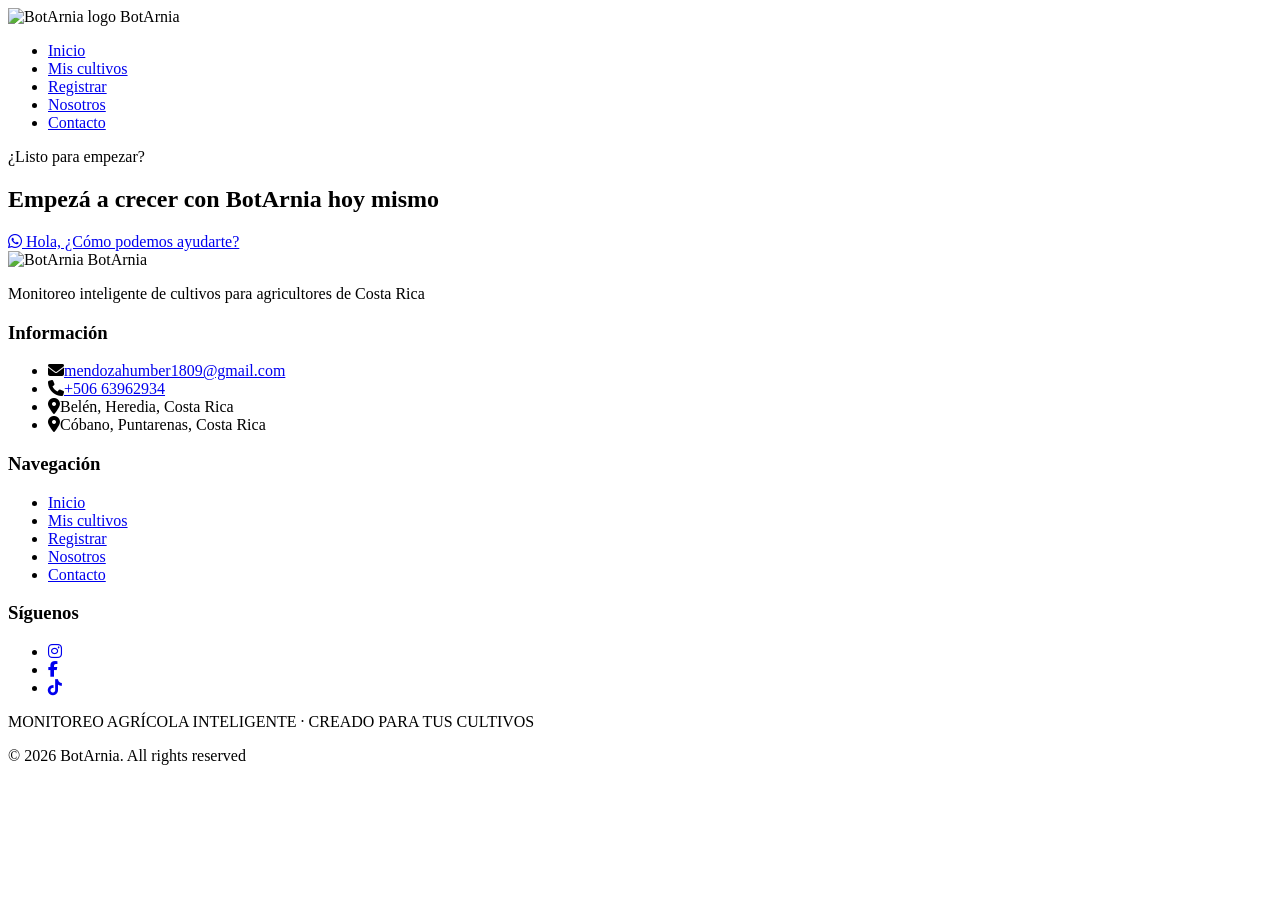
==== mis-cultivos.html @ 78e86702 "Estructura inicial html para registro y mis-cultivos" ====
<!DOCTYPE html>
<html lang="en">
<head>
    <meta charset="UTF-8">
    <meta name="viewport" content="width=device-width, initial-scale=1.0">
    <title>BotArnia</title>
    <link rel="stylesheet" href="https://cdnjs.cloudflare.com/ajax/libs/font-awesome/6.5.1/css/all.min.css" />
</head>
<body>
    <header>
        <div id="nav-container"></div>
    </header>

    <main>

    </main>

    <div id="footer-container"></div>
    <script src="js/nav-footer.js"></script>

</body>
</html>
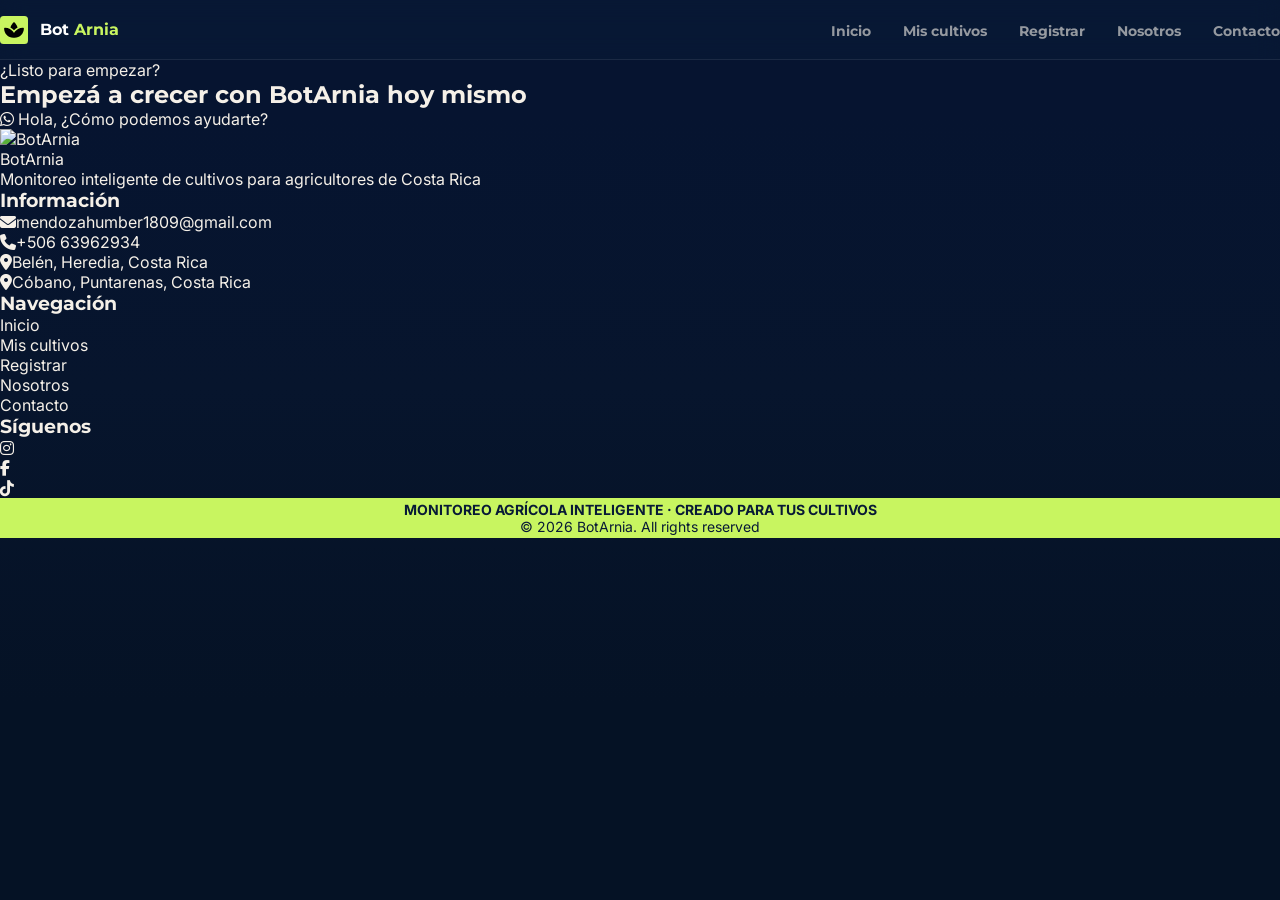
==== commit d433090a: "Primera versión css del navbar y parte del footer" ====
--- a/mis-cultivos.html
+++ b/mis-cultivos.html
@@ -4,7 +4,12 @@
     <meta charset="UTF-8">
     <meta name="viewport" content="width=device-width, initial-scale=1.0">
     <title>BotArnia</title>
+    <link href="https://fonts.googleapis.com/css2?family=Inter&family=Montserrat&family=Poppins&display=swap" rel="stylesheet">
     <link rel="stylesheet" href="https://cdnjs.cloudflare.com/ajax/libs/font-awesome/6.5.1/css/all.min.css" />
+    <link rel="stylesheet" href="css/styles.css">
+    <link rel="stylesheet" href="css/nav.css">
+    <link rel="stylesheet" href="css/mis-cultivos.css">
+    <link rel="stylesheet" href="css/footer.css">
 </head>
 <body>
     <header>
--- a/css/styles.css
+++ b/css/styles.css
@@ -0,0 +1,46 @@
+:root {
+    --font-titulo: 'Montserrat', sans-serif;
+    --font-cuerpo: 'Inter', sans-serif;
+}
+
+.container {
+    max-width: 1280px;
+    margin: 0 auto;
+}
+
+
+* {
+    padding: 0;
+    margin: 0;
+    box-sizing: border-box;
+}
+
+a {
+    text-decoration: none;
+    color: inherit;
+}
+
+ul {
+    list-style: none;
+}
+
+img {
+    max-width: 100%;
+    display: block;
+}
+
+body {
+    min-height: 100vh;
+    background: linear-gradient(to bottom,
+        rgba(6, 20, 48, 1) 13%,
+        rgba(7, 21, 45, 1) 43%,
+        rgba(5, 18, 37, 1) 78%
+    );
+    font-family: var(--font-cuerpo);
+    color: #F5F0E8;
+    padding-top: 60px;
+}
+
+h1,h2,h3{
+    font-family: var(--font-titulo);
+}
--- a/css/nav.css
+++ b/css/nav.css
@@ -0,0 +1,67 @@
+/*CSS DEL NAVBAR*/
+.n{
+    display: flex;
+    justify-content: space-between;
+    align-items: center;
+    background: rgba(8, 26, 54, 0.75);
+    backdrop-filter: blur(12px);
+    border-bottom: 1px solid rgba(255, 255, 255, 0.08);
+    position: fixed;
+    top: 0;
+    left: 0;
+    width: 100%;
+    height: 60px;
+    z-index: 1000;
+}
+
+nav .container {
+    display: flex;
+    justify-content: space-between;
+    align-items: center;
+    width: 100%;
+}
+
+.nav-links{
+    display: flex;
+    gap: 2rem;
+    align-items: center;
+}
+
+.nav-links li a{
+    font-size: 14px;
+    font-family: 'Montserrat', sans-serif;
+    font-weight: bold;
+    color: rgba(245, 240, 232, 0.6);
+    transition: color 0.3s;
+}
+
+.nav-links li a:hover{
+    color: #C8F560;
+}
+
+
+/*CSS DEL LOGO*/
+.nav-logo{
+    display: flex;
+    align-items: center;
+    gap: 0.75rem;
+}
+.nav-logo svg{
+    width: 28px;
+    height: 28px;
+    background-color: #C8F560;
+    border-radius: 3.5px;
+    padding: 3px;
+    color: #081A36;
+}
+.logo-text{
+    font-size: 16px;
+    font-weight: bold;
+    
+}
+.logo-bot{
+    color: white;
+}
+.logo-arnia{
+    color: #C8F560;
+}
--- a/css/footer.css
+++ b/css/footer.css
@@ -0,0 +1,15 @@
+.footer-bottom{
+    display: flex;
+    background-color: #C8F560;
+    height: 40px;
+    color: #081A36;
+    align-items: center;
+    font-weight: bold;
+    font-size: 14px;
+    flex-direction: column;
+    justify-content: center;
+}
+
+.copyright{
+    font-weight: normal;
+}
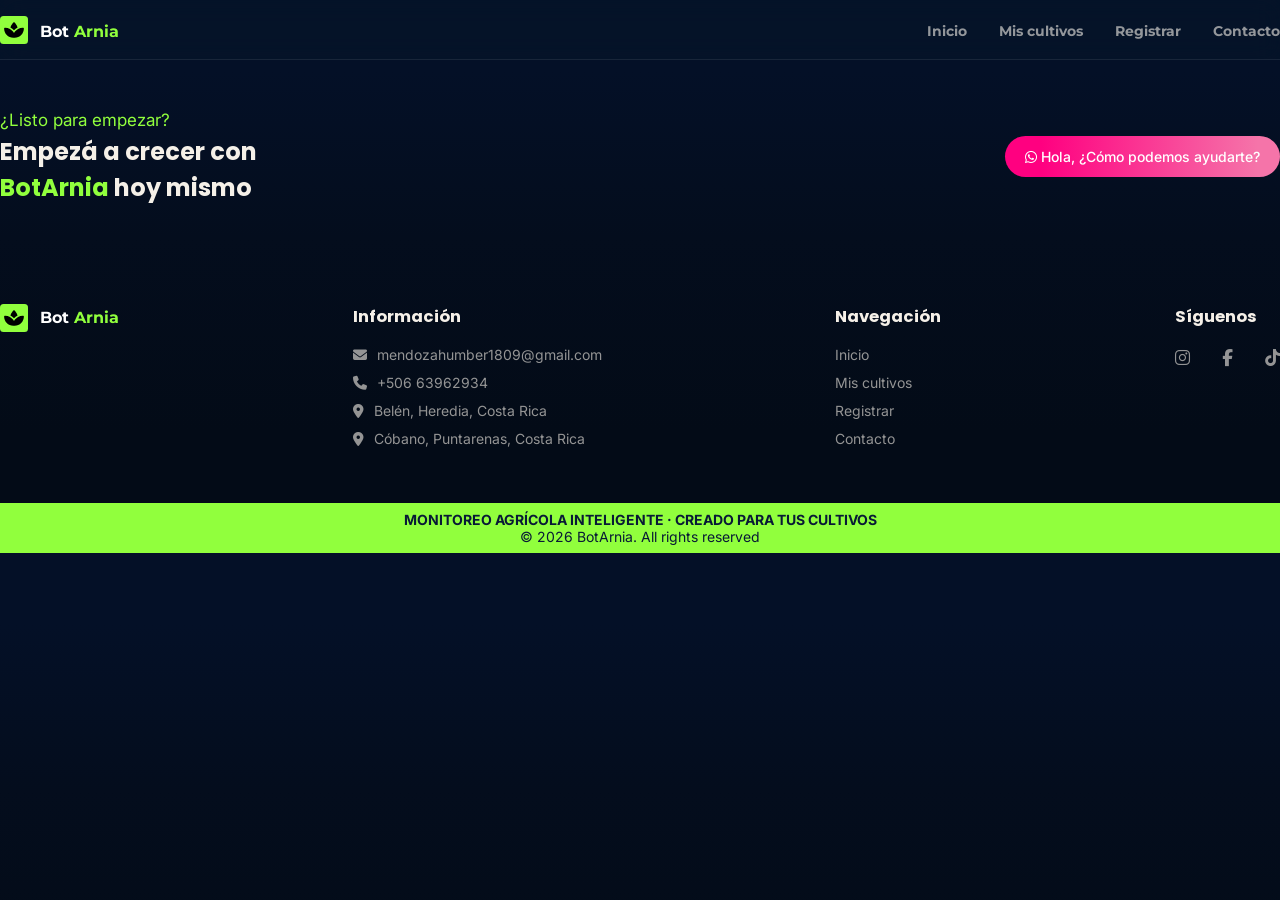
==== commit f5d743e5: "Elaboración del html y css de la sección de audiencia" ====
--- a/mis-cultivos.html
+++ b/mis-cultivos.html
@@ -1,5 +1,5 @@
 <!DOCTYPE html>
-<html lang="en">
+<html lang="es">
 <head>
     <meta charset="UTF-8">
     <meta name="viewport" content="width=device-width, initial-scale=1.0">
--- a/css/styles.css
+++ b/css/styles.css
@@ -1,11 +1,11 @@
 :root {
-    --font-titulo: 'Montserrat', sans-serif;
+    --font-titulo: 'Poppins', sans-serif;
     --font-cuerpo: 'Inter', sans-serif;
 }
 
 .container {
-    max-width: 1280px;
-    margin: 0 auto;
+    max-width: 1350px;
+    margin: auto;
 }
 
 
@@ -17,7 +17,6 @@
 
 a {
     text-decoration: none;
-    color: inherit;
 }
 
 ul {
@@ -30,11 +29,11 @@
 }
 
 body {
-    min-height: 100vh;
+    min-height: 20vh;
     background: linear-gradient(to bottom,
-        rgba(6, 20, 48, 1) 13%,
-        rgba(7, 21, 45, 1) 43%,
-        rgba(5, 18, 37, 1) 78%
+        rgb(4, 16, 39) 13%,
+        rgb(4, 13, 29) 43%,
+        rgb(3, 11, 23) 78%
     );
     font-family: var(--font-cuerpo);
     color: #F5F0E8;
--- a/css/nav.css
+++ b/css/nav.css
@@ -1,9 +1,16 @@
 /*CSS DEL NAVBAR*/
-.n{
+nav .container {
     display: flex;
     justify-content: space-between;
     align-items: center;
-    background: rgba(8, 26, 54, 0.75);
+    width: 100%;
+}
+
+.nav-principal{
+    display: flex;
+    justify-content: space-between;
+    align-items: center;
+    background: rgba(6, 20, 42, 0.75);
     backdrop-filter: blur(12px);
     border-bottom: 1px solid rgba(255, 255, 255, 0.08);
     position: fixed;
@@ -14,19 +21,11 @@
     z-index: 1000;
 }
 
-nav .container {
-    display: flex;
-    justify-content: space-between;
-    align-items: center;
-    width: 100%;
-}
-
 .nav-links{
     display: flex;
     gap: 2rem;
     align-items: center;
 }
-
 .nav-links li a{
     font-size: 14px;
     font-family: 'Montserrat', sans-serif;
@@ -34,11 +33,9 @@
     color: rgba(245, 240, 232, 0.6);
     transition: color 0.3s;
 }
-
 .nav-links li a:hover{
-    color: #C8F560;
+    color: #91ff3d;
 }
-
 
 /*CSS DEL LOGO*/
 .nav-logo{
@@ -49,19 +46,20 @@
 .nav-logo svg{
     width: 28px;
     height: 28px;
-    background-color: #C8F560;
+    background-color: #91ff3d;
     border-radius: 3.5px;
     padding: 3px;
     color: #081A36;
 }
+
 .logo-text{
     font-size: 16px;
     font-weight: bold;
-    
+    font-family: 'Montserrat', sans-serif; ;
 }
 .logo-bot{
     color: white;
 }
 .logo-arnia{
-    color: #C8F560;
+    color: #91ff3d;
 }
--- a/css/footer.css
+++ b/css/footer.css
@@ -1,7 +1,7 @@
 .footer-bottom{
     display: flex;
-    background-color: #C8F560;
-    height: 40px;
+    background-color: #91ff3d;
+    height: 50px;
     color: #081A36;
     align-items: center;
     font-weight: bold;
@@ -12,4 +12,122 @@
 
 .copyright{
     font-weight: normal;
-}+}
+
+.footer-cta{
+    display: flex;
+    align-items: center;
+    justify-content: space-between;
+    padding: 48px 0;
+}
+
+.cta-texto{
+    line-height: 1.5;
+}
+.cta-texto p{
+    color: #91ff3d;
+    font-size: 17px;
+}
+.cta-texto h2{
+    font-weight: bolder;
+}
+.cta-texto span{
+    color: #91ff3d;
+}
+
+.whatsapp-button{
+    background: linear-gradient(90deg,rgba(255, 0, 128, 1) 13%, rgba(245, 116, 169, 1) 92%);;
+    padding: 12px 20px;
+    border-radius: 35px;
+    font-size: 14px;
+    font-weight:500;
+    color: #fff;
+    transition: filter 0.3s ease, transform 0.2s ease;
+}
+.whatsapp-button:hover {
+    filter: brightness(0.85);
+    transform: scale(1.03);
+}
+
+.footer-body{
+    display: flex;
+    justify-content: space-between;
+    font-size: 14px;
+    margin-top: 50px;
+    margin-bottom: 50px;
+}
+.footer-body a{
+    transition: color 0.3s;
+}
+.footer-body li a:hover{
+    color: #91ff3d;
+}
+
+.footer-body h3{
+    font-size: 16.5px;
+    color: #F5F0E8; 
+    margin-bottom: 12px;
+}
+.footer-body a,
+.footer-body p,
+.footer-body li{
+    color: rgba(245, 240, 232, 0.6);
+    font-weight: 400;
+    line-height: 2;
+}
+.footer-body p{
+    line-height: 1.5;
+}
+
+.footer-info li {
+    display: flex;
+    align-items: center;
+    gap: 10px;
+}
+
+.footer-social ul{
+    display: flex;
+    gap: 2rem;
+    font-size: 17px;
+}
+.footer-social .insta:hover {
+    background: linear-gradient(45deg, #f09433, #e6683c, #dc2743, #cc2366, #bc1888);
+    -webkit-background-clip: text;
+    background-clip: text;
+    color: transparent;
+}
+.footer-social .face:hover {
+    color: #1877F2;
+}
+.footer-social .tiktok:hover {
+    color: #69C9D0;
+    text-shadow: 2px 0px 0px #EE1D52;
+}
+
+.footer-brand{
+    display: flex;
+    gap: 0.75rem;
+}
+.footer-brand svg{
+    width: 28px;
+    height: 28px;
+    background-color: #91ff3d;
+    border-radius: 3.5px;
+    padding: 3px;
+    color: #081A36;
+}
+
+.logo-text{
+    font-size: 16px;
+    font-weight: bold;
+    font-family: 'Montserrat', sans-serif;
+    margin-top: 4px;
+}
+.logo-bot{
+    color: white;
+}
+.logo-arnia{
+    color: #91ff3d;
+}
+
+
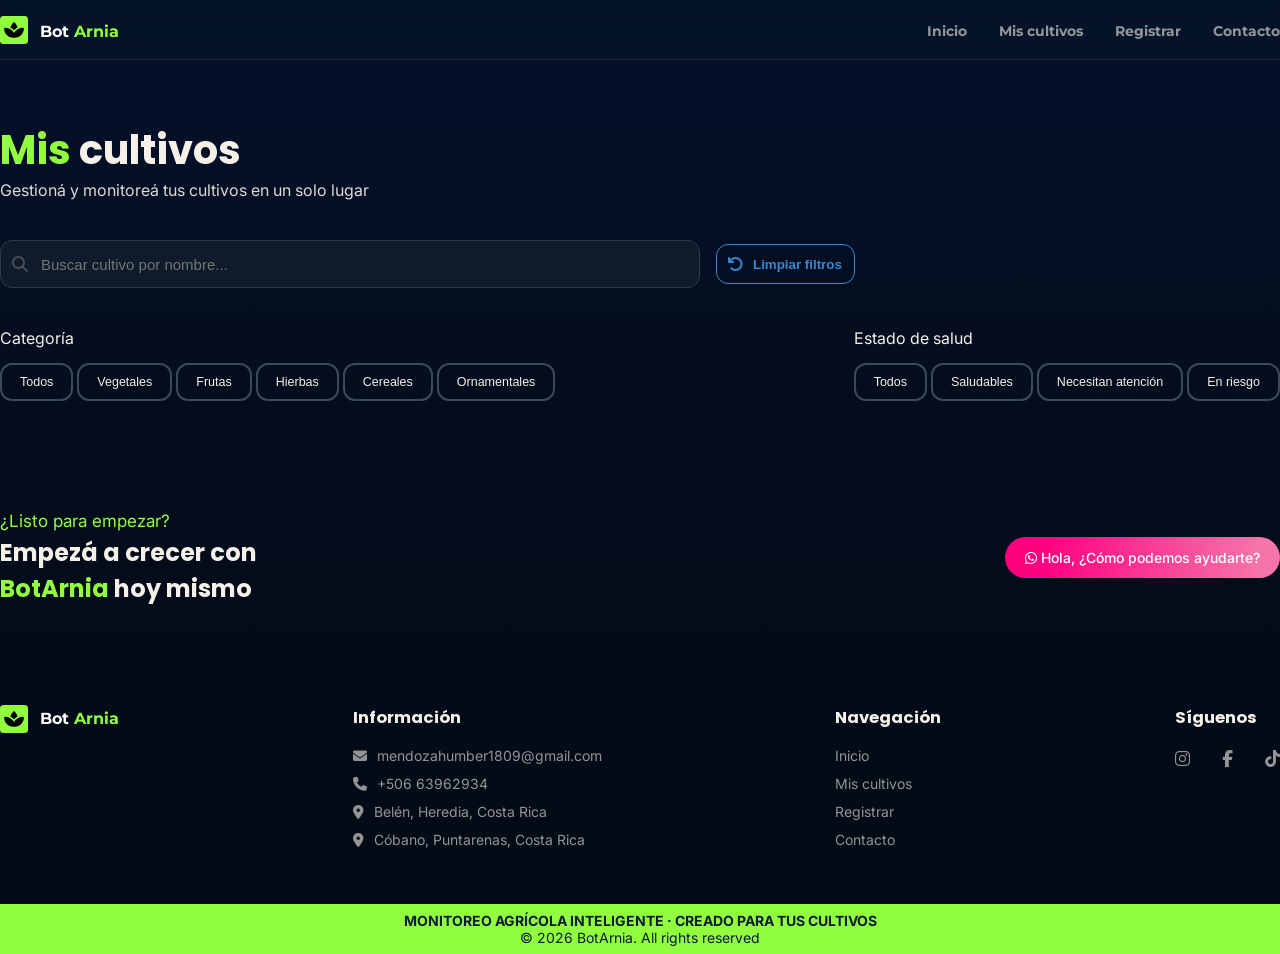
==== commit 9c7a15e8: "Llenado de cultivos.json y diccionario.json" ====
--- a/mis-cultivos.html
+++ b/mis-cultivos.html
@@ -8,7 +8,7 @@
     <link rel="stylesheet" href="https://cdnjs.cloudflare.com/ajax/libs/font-awesome/6.5.1/css/all.min.css" />
     <link rel="stylesheet" href="css/styles.css">
     <link rel="stylesheet" href="css/nav.css">
-    <link rel="stylesheet" href="css/mis-cultivos.css">
+    <link rel="stylesheet" href="css/cultivos.css">
     <link rel="stylesheet" href="css/footer.css">
 </head>
 <body>
@@ -17,11 +17,60 @@
     </header>
 
     <main>
+        <div class="container">
+            <section class="cultivos-header">
 
+                <div class="top-text">
+                    <h1><span>Mis</span> cultivos</h1>
+                    <p>Gestioná y monitoreá tus cultivos en un solo lugar</p>
+                </div>
+                
+                <div class="toolbar">
+                    <div class="search-box">
+                        <i class="fa-solid fa-magnifying-glass"></i>
+                        <input type="search" id="search-cultivo" placeholder="Buscar cultivo por nombre...">
+                    </div>
+                    <div class="filter-cleaner">
+                        <i class="fa-solid fa-arrow-rotate-left"></i>
+                        <button>Limpiar filtros</button>
+                    </div>
+                </div>
+                
+                <div class="filters">
+                    <div class="category-filter">
+                        <p>Categoría</p>
+                        <button>Todos</button>
+                        <button>Vegetales</button>
+                        <button>Frutas</button>
+                        <button>Hierbas</button>
+                        <button>Cereales</button>
+                        <button>Ornamentales</button>
+                    </div>
+
+                    <div class="health-filter">
+                        <p>Estado de salud</p>
+                        <button class="all">Todos</button>
+                        <button class="healthy">Saludables</button>
+                        <button class="attention">Necesitan atención</button>
+                        <button class="risk">En riesgo</button>
+                    </div>
+                </div>
+            </section>
+
+            <section class="cultivos-list">
+
+            </section>
+
+
+
+
+
+        </div>
     </main>
 
     <div id="footer-container"></div>
     <script src="js/nav-footer.js"></script>
+    <script src="js/cultivos.js"></script>
 
 </body>
 </html>
--- a/css/styles.css
+++ b/css/styles.css
@@ -40,6 +40,6 @@
     padding-top: 60px;
 }
 
-h1,h2,h3{
+h1,h2,h3,h4{
     font-family: var(--font-titulo);
 }
--- a/css/cultivos.css
+++ b/css/cultivos.css
@@ -0,0 +1,234 @@
+
+
+.cultivos-header{
+    margin: 60px 0 ;
+    display: flex;
+    flex-direction: column;
+    gap: 40px;
+}
+
+.top-text span{
+    color: #91ff3d;
+}
+.top-text h1{
+    font-size: 40px;
+}
+.top-text p{
+    color: #f5f0e8e6;
+}
+
+.toolbar{
+    display: flex;
+    gap: 16px;
+    align-items: center;
+}
+.filters{
+    display: flex;
+    justify-content: space-between;
+}
+
+
+.search-box,
+.filter-cleaner {
+    position: relative;
+}
+
+.search-box i,
+.filter-cleaner i{
+    position: absolute;
+    left: 12px;
+    top: 50%;
+    transform: translateY(-50%);
+    pointer-events: none; /* evita que el ícono bloquee clics */
+}
+.search-box i{
+    color: #494d53;
+}
+.filter-cleaner i{
+    color: #3588d1;
+}
+
+
+
+
+.search-box input {
+    width: 700px;
+    height: 48px;
+    padding-left: 40px;
+    border: 1px solid #2b3a4d;
+    border-radius: 12px;
+    background-color: #0d1b2a;
+    color: white;
+    font-size: 15px;
+    outline: none;
+}
+
+.filter-cleaner button {
+    height: 40px;
+    padding: 0 12px 0 36px;
+    border: 1px solid #3588d1;
+    border-radius: 12px;
+    background-color: transparent;
+    color: #3588d1;
+    font-weight: 600;
+    cursor: pointer;
+    transition: 0.2s;
+}
+
+.filter-cleaner button:hover {
+    transform: translateY(-1px);
+}
+
+
+.category-filter button,
+.health-filter button {
+    background: transparent;
+    border: 2px solid #3a4a5c;
+    color: #f5f0e8;
+    padding: 10px 18px;
+    border-radius: 12px;
+    font-size: 12.5px;
+    font-weight: 500;
+    cursor: pointer;
+    transition: all 0.25s ease;
+    margin-top: 15px;
+}
+
+.category-filter button:hover {
+    border-color: #91ff3d;
+    color: #91ff3d;
+}
+
+.health-filter :no-p,
+.category-filter :no-p{
+    display: flex;
+    gap: 5px;
+}
+
+
+.health-filter .all:hover {
+    border-color: #91ff3d;
+    color: #91ff3d;
+}
+
+
+.health-filter .healthy:hover {
+    border-color: #22c55e;
+    color: #22c55e;
+}
+
+
+.health-filter .attention:hover {
+    border-color: #f59e0b;
+    color: #f59e0b;
+}
+
+
+.health-filter .risk:hover {
+    border-color: #ef4444;
+    color: #ef4444;
+}
+
+
+
+/* CONTENEDOR — donde van todas las cards */
+.cultivos-list {
+    display: grid;
+    grid-template-columns: repeat(auto-fill, minmax(280px, 1fr));
+    gap: 20px;
+}
+
+/* CARD INDIVIDUAL */
+.cultivo-card {
+    background: rgba(255, 255, 255, 0.04);
+    border: 1px solid rgba(255, 255, 255, 0.08);
+    border-radius: 14px;
+    overflow: hidden;
+    transition: border-color 0.3s, transform 0.2s;
+}
+
+.cultivo-card:hover {
+    border-color: rgba(200, 245, 96, 0.3);
+    transform: translateY(-2px);
+}
+
+/* IMAGEN */
+.cultivo-card img {
+    width: 100%;
+    height: 160px;
+    object-fit: cover;
+    display: block;
+}
+
+/* TÍTULO */
+.cultivo-card h3 {
+    font-size: 16px;
+    font-weight: 600;
+    color: #F5F0E8;
+    margin: 14px 16px 2px;
+}
+
+/* CATEGORÍA */
+.cultivo-card > p {
+    font-size: 13px;
+    color: #C8F560;
+    margin: 0 16px 12px;
+}
+
+.cultivo-card .data {
+    display: flex;
+    flex-direction: column;
+    gap: 6px;
+    padding: 0 16px 14px;
+    border-bottom: 1px solid rgba(255, 255, 255, 0.06);
+}
+
+.cultivo-card .data p {
+    font-size: 13px;
+    color: rgba(245, 240, 232, 0.6);
+    display: flex;
+    align-items: center;
+    gap: 8px;
+    margin: 0;
+}
+
+.cultivo-card .data i {
+    color: rgba(245, 240, 232, 0.4);
+    width: 14px;
+}
+
+.cultivo-card .actions {
+    display: flex;
+    gap: 8px;
+    padding: 14px 16px;
+}
+
+.cultivo-card .actions button {
+    flex: 1;
+    padding: 8px 10px;
+    border-radius: 8px;
+    font-size: 12px;
+    font-weight: 600;
+    border: none;
+    cursor: pointer;
+    transition: filter 0.2s;
+}
+
+.btn-riego {
+    background: rgba(79, 195, 247, 0.15);
+    color: #4FC3F7;
+}
+
+.btn-cosecha {
+    background: rgba(200, 245, 96, 0.15);
+    color: #C8F560;
+}
+
+.btn-detalle {
+    background: rgba(255, 255, 255, 0.06);
+    color: #F5F0E8;
+}
+
+.cultivo-card .actions button:hover {
+    filter: brightness(1.2);
+}
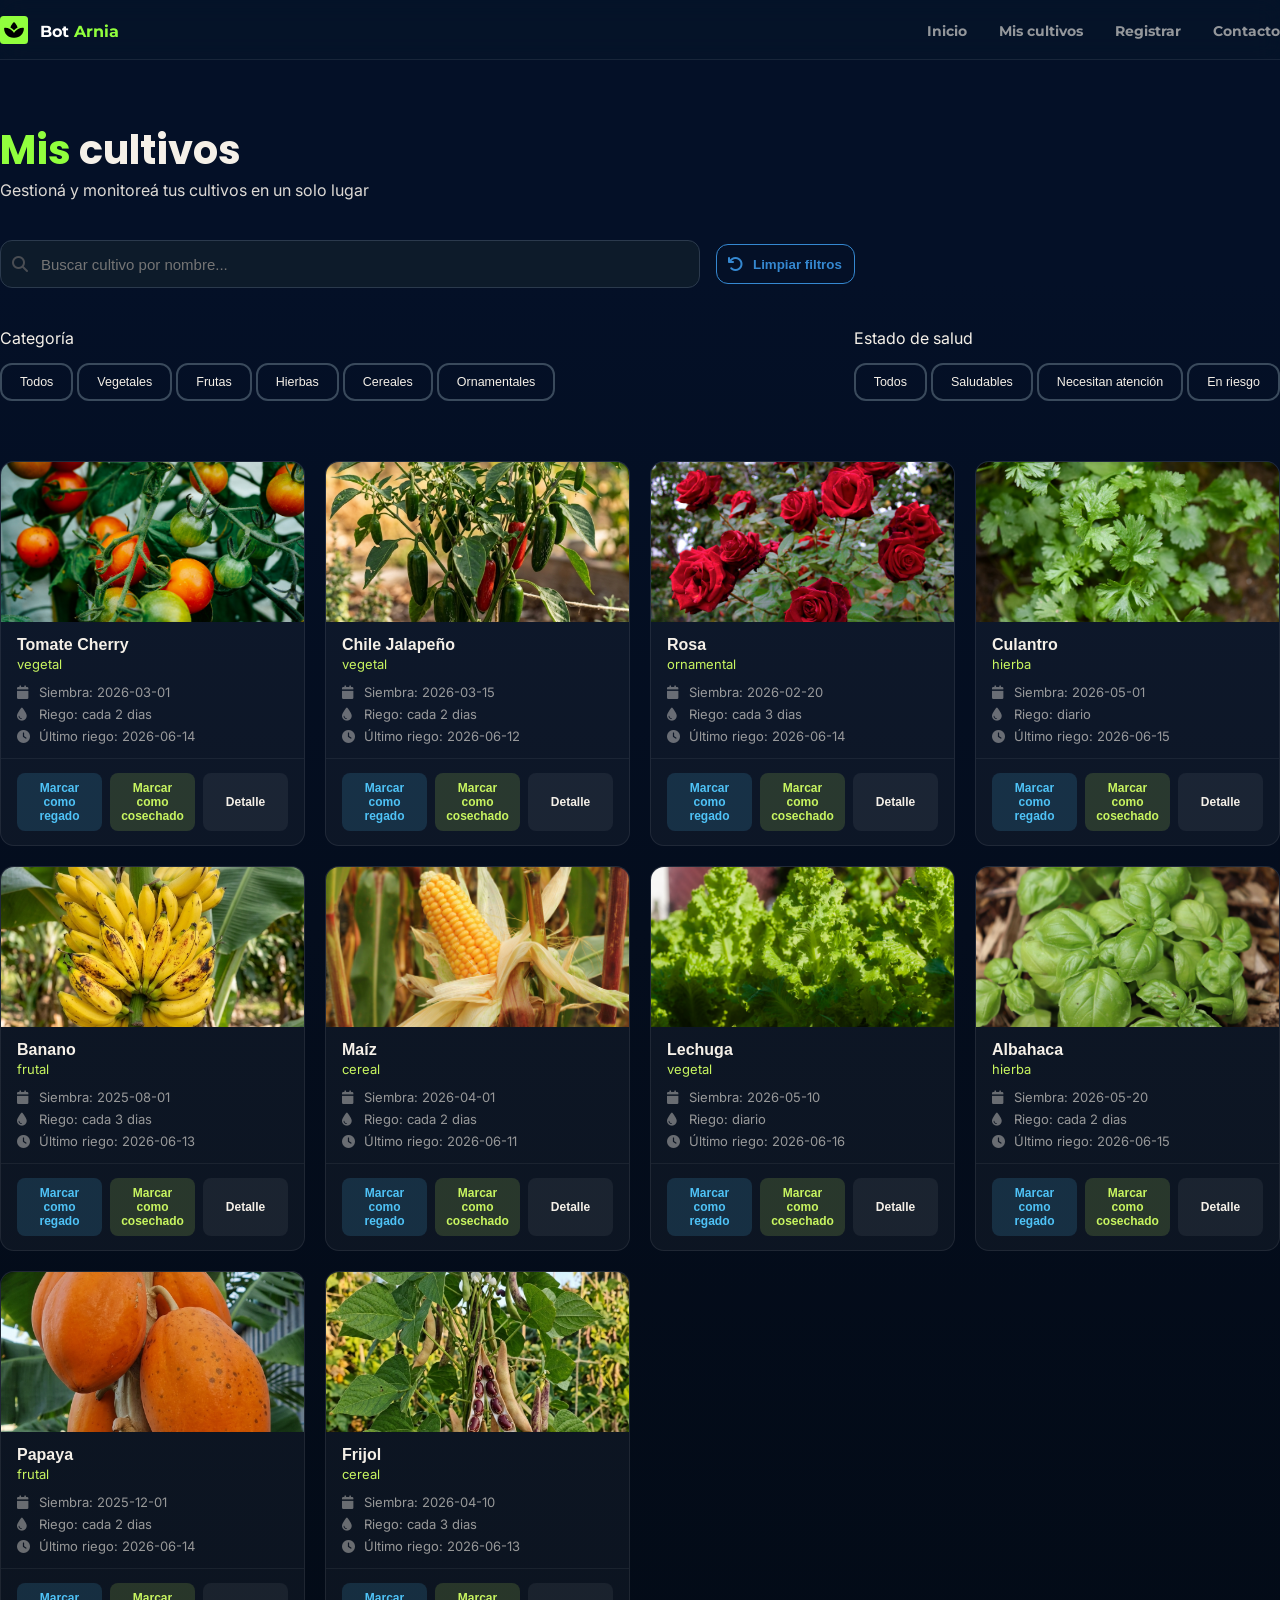
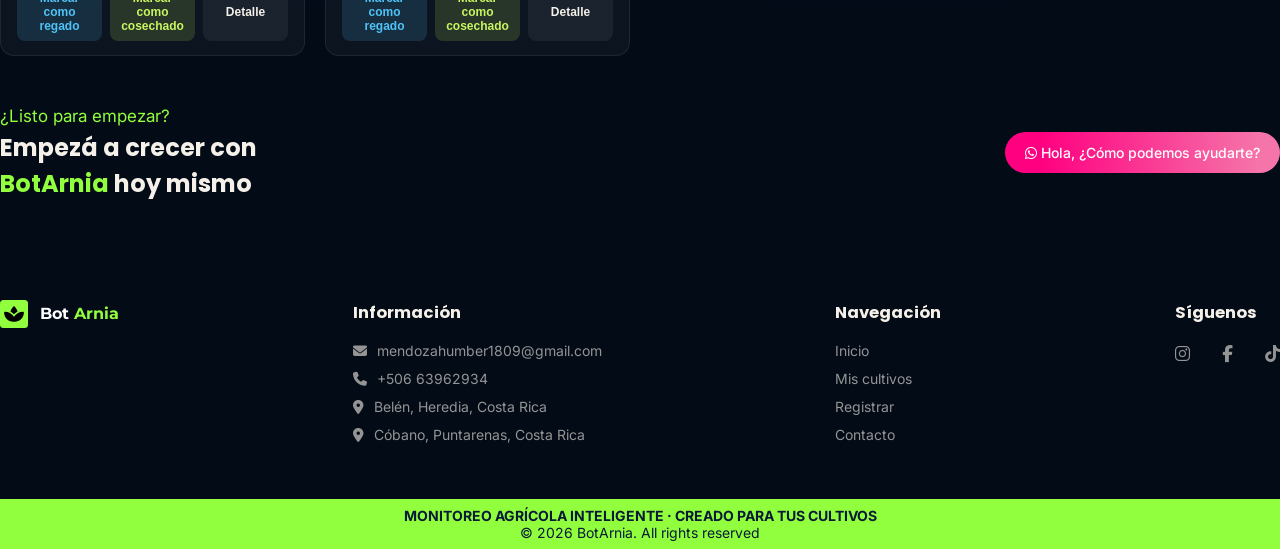
==== commit 191b7f00: "Actualización de lógica en cultivo/home.js" ====
--- a/mis-cultivos.html
+++ b/mis-cultivos.html
@@ -39,32 +39,31 @@
                 <div class="filters">
                     <div class="category-filter">
                         <p>Categoría</p>
-                        <button>Todos</button>
-                        <button>Vegetales</button>
-                        <button>Frutas</button>
-                        <button>Hierbas</button>
-                        <button>Cereales</button>
-                        <button>Ornamentales</button>
+                        <button class="btn-categoria all-category">Todos</button>
+                        <button class="btn-categoria vegetable">Vegetales</button>
+                        <button class="btn-categoria fruits">Frutas</button>
+                        <button class="btn-categoria herbs">Hierbas</button>
+                        <button class="btn-categoria cereals">Cereales</button>
+                        <button class="btn-categoria ornamentals">Ornamentales</button>
                     </div>
 
                     <div class="health-filter">
                         <p>Estado de salud</p>
-                        <button class="all">Todos</button>
-                        <button class="healthy">Saludables</button>
-                        <button class="attention">Necesitan atención</button>
-                        <button class="risk">En riesgo</button>
+                        <button class="btn-estado all-state">Todos</button>
+                        <button class="btn-estado healthy">Saludables</button>
+                        <button class="btn-estado attention">Necesitan atención</button>
+                        <button class="btn-estado risk">En riesgo</button>
                     </div>
                 </div>
             </section>
 
             <section class="cultivos-list">
-
+                <div class="no-results-message">
+                    <i class="fa-solid fa-seedling"></i>
+                    <h3>Sin resultados</h3>
+                    <p>Cambie los filtros para visualizar otros cultivos disponibles.</p>
+                </div>
             </section>
-
-
-
-
-
         </div>
     </main>
 
--- a/css/cultivos.css
+++ b/css/cultivos.css
@@ -1,32 +1,29 @@
-
-
-.cultivos-header{
-    margin: 60px 0 ;
+/* ===== HEADER DE LA PÁGINA ===== */
+.cultivos-header {
+    margin: 60px 0;
     display: flex;
     flex-direction: column;
     gap: 40px;
 }
 
-.top-text span{
-    color: #91ff3d;
-}
-.top-text h1{
+.top-text span {
+    color: #91ff3d;
+}
+
+.top-text h1 {
     font-size: 40px;
 }
-.top-text p{
+
+.top-text p {
     color: #f5f0e8e6;
 }
 
-.toolbar{
+/* ===== BARRA DE BÚSQUEDA Y LIMPIAR FILTROS ===== */
+.toolbar {
     display: flex;
     gap: 16px;
     align-items: center;
 }
-.filters{
-    display: flex;
-    justify-content: space-between;
-}
-
 
 .search-box,
 .filter-cleaner {
@@ -34,22 +31,21 @@
 }
 
 .search-box i,
-.filter-cleaner i{
+.filter-cleaner i {
     position: absolute;
     left: 12px;
     top: 50%;
     transform: translateY(-50%);
-    pointer-events: none; /* evita que el ícono bloquee clics */
-}
-.search-box i{
+    pointer-events: none;
+}
+
+.search-box i {
     color: #494d53;
 }
-.filter-cleaner i{
+
+.filter-cleaner i {
     color: #3588d1;
 }
-
-
-
 
 .search-box input {
     width: 700px;
@@ -79,6 +75,11 @@
     transform: translateY(-1px);
 }
 
+/* ===== FILTROS DE CATEGORÍA Y ESTADO ===== */
+.filters {
+    display: flex;
+    justify-content: space-between;
+}
 
 .category-filter button,
 .health-filter button {
@@ -94,51 +95,62 @@
     margin-top: 15px;
 }
 
+.category-filter p,
+.health-filter p {
+    display: flex;
+    gap: 5px;
+}
+
 .category-filter button:hover {
+    border:2px solid #91ff3d4e;
+}
+
+.health-filter .all-state:hover {
     border-color: #91ff3d;
     color: #91ff3d;
 }
 
-.health-filter :no-p,
-.category-filter :no-p{
-    display: flex;
-    gap: 5px;
-}
-
-
-.health-filter .all:hover {
-    border-color: #91ff3d;
-    color: #91ff3d;
-}
-
-
 .health-filter .healthy:hover {
-    border-color: #22c55e;
-    color: #22c55e;
-}
-
+    border:2px solid #22c55e98;
+}
 
 .health-filter .attention:hover {
-    border-color: #f59e0b;
-    color: #f59e0b;
-}
-
+    border:2px solid #f59f0b79;
+}
 
 .health-filter .risk:hover {
-    border-color: #ef4444;
-    color: #ef4444;
-}
-
-
-
-/* CONTENEDOR — donde van todas las cards */
+    border:2px solid #ef44448b;
+}
+
+/* Filtro activo seleccionado por el usuario */
+.click-boton {
+    border: 2px solid #91ff3d !important;
+    color: #91ff3d !important;
+}
+
+.click-boton-healthy{
+    border: 2px solid #22c55e !important;
+    color: #22c55e !important;
+}
+
+.click-boton-attention{
+    border: 2px solid #f59e0b !important;
+    color: #f59e0b !important;
+}
+
+.click-boton-risk{
+    border: 2px solid #ef4444 !important;
+    color: #ef4444 !important;
+}
+
+/* ===== LISTADO DE CULTIVOS (CONTENEDOR) ===== */
 .cultivos-list {
     display: grid;
     grid-template-columns: repeat(auto-fill, minmax(280px, 1fr));
     gap: 20px;
 }
 
-/* CARD INDIVIDUAL */
+/* ===== CARD DE CULTIVO ===== */
 .cultivo-card {
     background: rgba(255, 255, 255, 0.04);
     border: 1px solid rgba(255, 255, 255, 0.08);
@@ -152,7 +164,6 @@
     transform: translateY(-2px);
 }
 
-/* IMAGEN */
 .cultivo-card img {
     width: 100%;
     height: 160px;
@@ -160,7 +171,6 @@
     display: block;
 }
 
-/* TÍTULO */
 .cultivo-card h3 {
     font-size: 16px;
     font-weight: 600;
@@ -168,7 +178,6 @@
     margin: 14px 16px 2px;
 }
 
-/* CATEGORÍA */
 .cultivo-card > p {
     font-size: 13px;
     color: #C8F560;
@@ -197,6 +206,7 @@
     width: 14px;
 }
 
+/* Botones de acción dentro de la card */
 .cultivo-card .actions {
     display: flex;
     gap: 8px;
@@ -214,6 +224,10 @@
     transition: filter 0.2s;
 }
 
+.cultivo-card .actions button:hover {
+    filter: brightness(1.2);
+}
+
 .btn-riego {
     background: rgba(79, 195, 247, 0.15);
     color: #4FC3F7;
@@ -229,6 +243,36 @@
     color: #F5F0E8;
 }
 
-.cultivo-card .actions button:hover {
-    filter: brightness(1.2);
+/* ===== ESTADO VACÍO (SIN RESULTADOS) ===== */
+.no-results-message {
+    display: none;
+    flex-direction: column;
+    gap: 0.75rem;
+    padding: 3rem 2rem;
+    margin: 0;
+    background-color: transparent;
+    text-align: center;
+}
+
+.no-results-message.visible {
+    display: flex;
+    grid-column: 1 / -1;
+    justify-content: center;
+    align-items: center;
+}
+
+.no-results-message i {
+    font-size: 3rem;
+    color: #91ff3d;
+}
+
+.no-results-message h3 {
+    font-size: 1.5rem;
+    font-weight: 600;
+    color: #91ff3d;
+}
+
+.no-results-message p {
+    line-height: 1.5;
+    color: #666;
 }
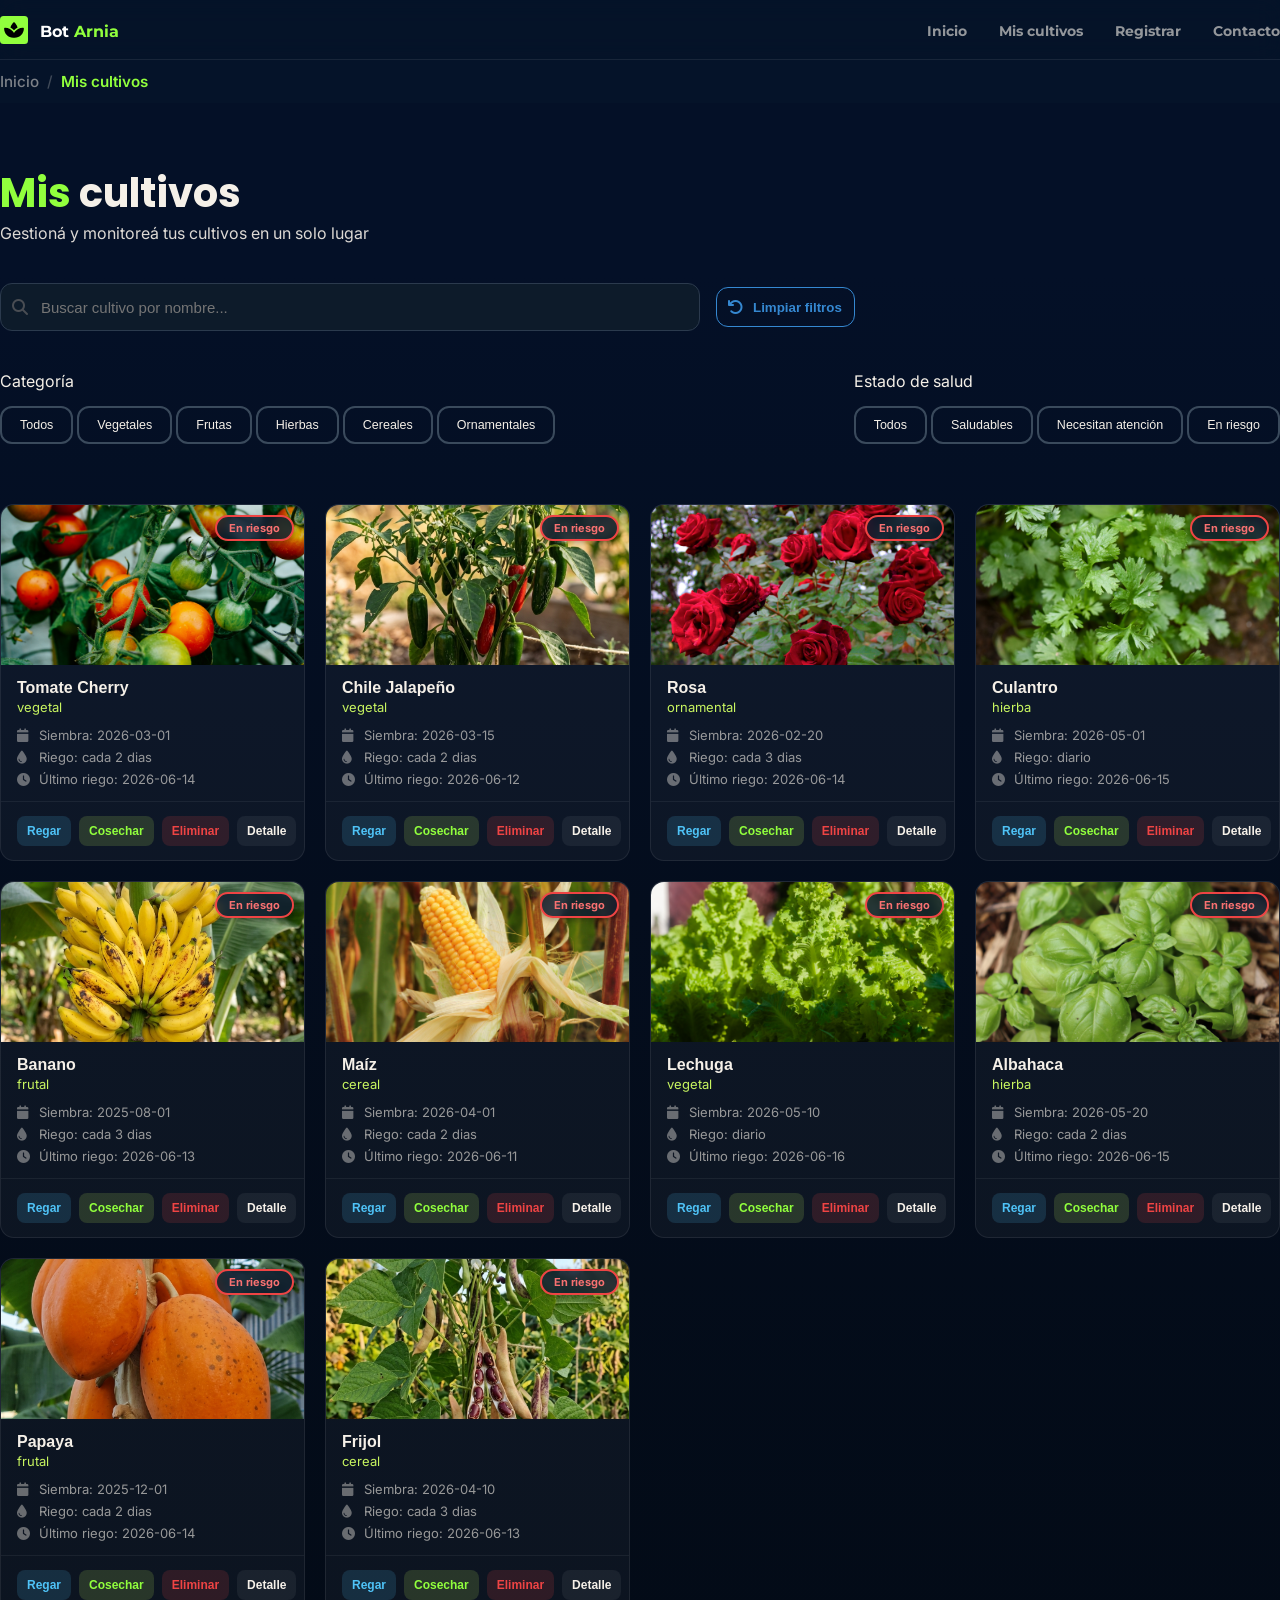
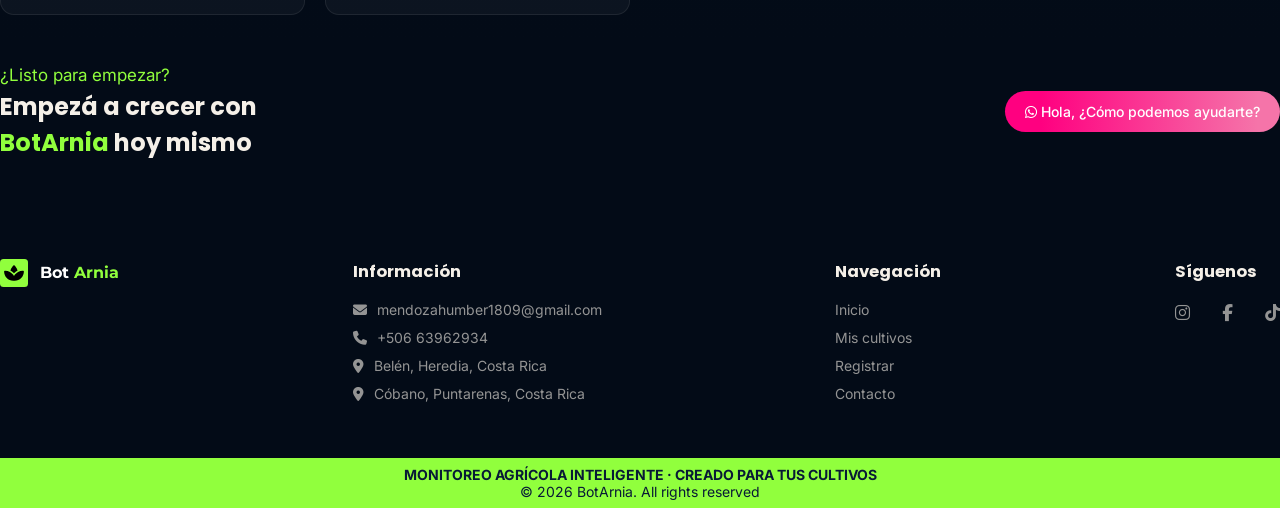
==== commit d8148203: "Actualización de  código html, css, y js para cultivos.js y registro.js" ====
--- a/mis-cultivos.html
+++ b/mis-cultivos.html
@@ -67,8 +67,17 @@
         </div>
     </main>
 
+    <div class="toast-success">
+        <i class="fa-solid fa-circle-check" style="color: #71c530;"></i>
+        <div class="content">
+            <h4>Éxito</h4>
+            <p class="toast-message"></p>
+        </div>
+    </div>
+
     <div id="footer-container"></div>
     <script src="js/nav-footer.js"></script>
+    <script src="js/calculos.js"></script>
     <script src="js/cultivos.js"></script>
 
 </body>
--- a/css/nav.css
+++ b/css/nav.css
@@ -62,4 +62,37 @@
 }
 .logo-arnia{
     color: #91ff3d;
-}+}
+
+.breadcrumb {
+    background: rgba(6, 20, 42, 0.75);
+    padding: 12px 0;
+}
+
+
+.breadcrumb{
+    display: flex;
+    align-items: center;
+    font-size: 0.95rem;
+}
+
+.breadcrumb a::after {
+    content: "/";
+    margin: 8px 8px;
+    color: rgba(245, 240, 232, 0.25);
+}
+
+.breadcrumb a {
+    color: rgba(245, 240, 232, 0.5);
+    font-weight: 500;
+    transition: color 0.2s;
+}
+
+.breadcrumb a:hover {
+    color: #91ff3d;
+}
+
+.breadcrumb span {
+    color: #91ff3d;
+    font-weight: 600;
+}
--- a/css/cultivos.css
+++ b/css/cultivos.css
@@ -235,7 +235,12 @@
 
 .btn-cosecha {
     background: rgba(200, 245, 96, 0.15);
-    color: #C8F560;
+    color: #91ff3d;
+}
+
+.btn-eliminar {
+    background: rgba(239, 68, 68, 0.15);
+    color: #ef4444;
 }
 
 .btn-detalle {
@@ -275,4 +280,85 @@
 .no-results-message p {
     line-height: 1.5;
     color: #666;
+}
+
+
+.card-image {
+    position: relative;
+}
+
+.badge {
+    position: absolute;
+    top: 10px;
+    right: 10px;
+    padding: 4px 12px;
+    border-radius: 20px;
+    font-size: 11px;
+    font-weight: 700;
+    backdrop-filter: blur(4px);
+    box-shadow: 0 2px 6px rgba(0, 0, 0, 0.3);
+}
+
+.badge-saludable {
+    background: rgba(15, 29, 48, 0.85);
+    color: #4ade80;
+    border: 2px solid #22c55e;
+}
+
+.badge-atencion {
+    background: rgba(15, 29, 48, 0.85);
+    color: #fbbf24;
+    border: 2px solid #f59e0b;
+}
+
+.badge-riesgo {
+    background: rgba(15, 29, 48, 0.85);
+    color: #f87171;
+    border: 2px solid #ef4444;
+}
+
+
+.toast-success{
+    position: fixed;
+    top: 90px;
+    right: 10px;
+
+    display: flex;
+    gap: 40px;
+    align-items: center;
+    background: linear-gradient(
+        to right, #0abf3178, #1b1f36 50%
+    );
+    padding: 10px;
+    border-radius: 5px;
+
+    opacity: 0;
+    visibility: hidden;
+    transition: opacity 0.3s ease;
+}
+
+.toast-success::before{
+    position: absolute;
+    bottom: 0;
+    left: 0;
+    background-color: #91ff3d;
+    width: 100%;
+    height: 3px;
+    content: "";
+    box-shadow: 0 0 10px #91ff3d;
+}
+
+.toast-success.toast-visible::before{
+    animation: timeOut 2s linear 1 forwards;
+}
+
+@keyframes timeOut{
+    to{
+        width: 0;
+    }
+}
+
+.toast-success.toast-visible{
+    opacity: 1;
+    visibility: visible;
 }
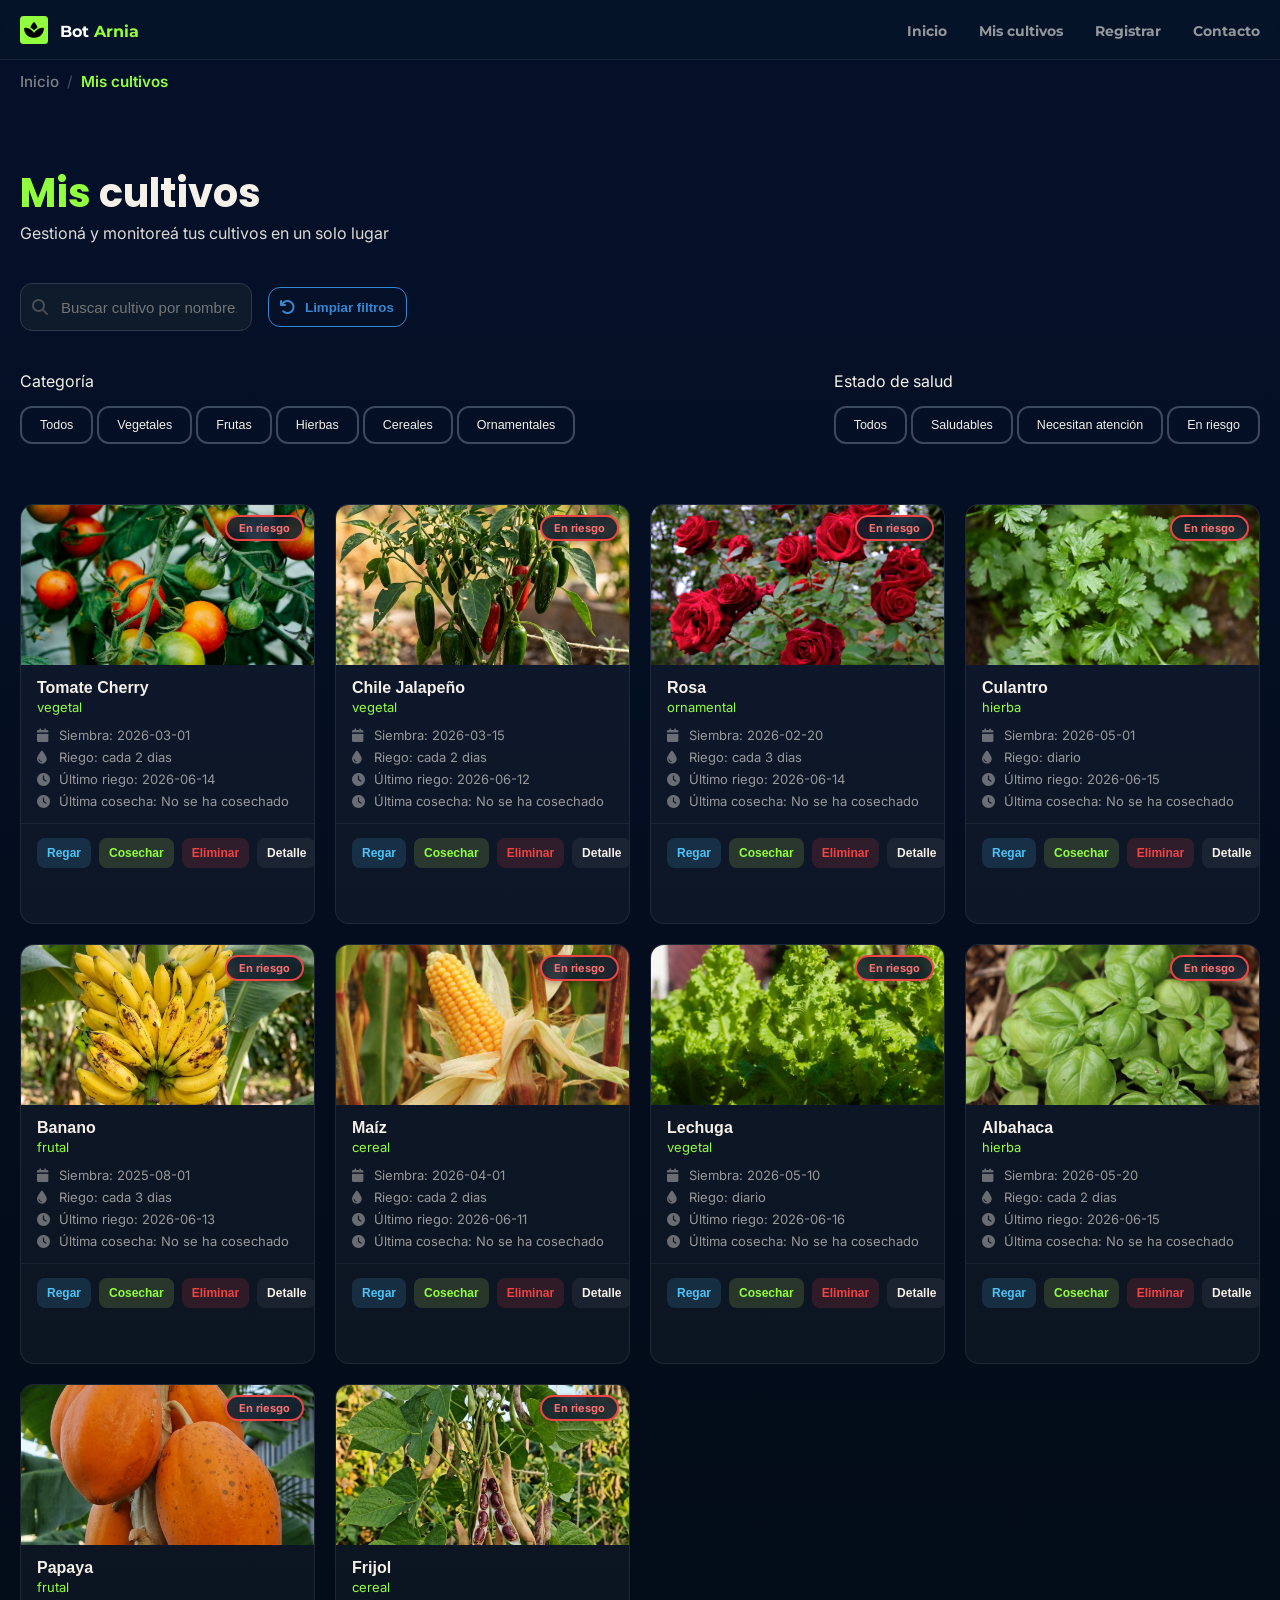
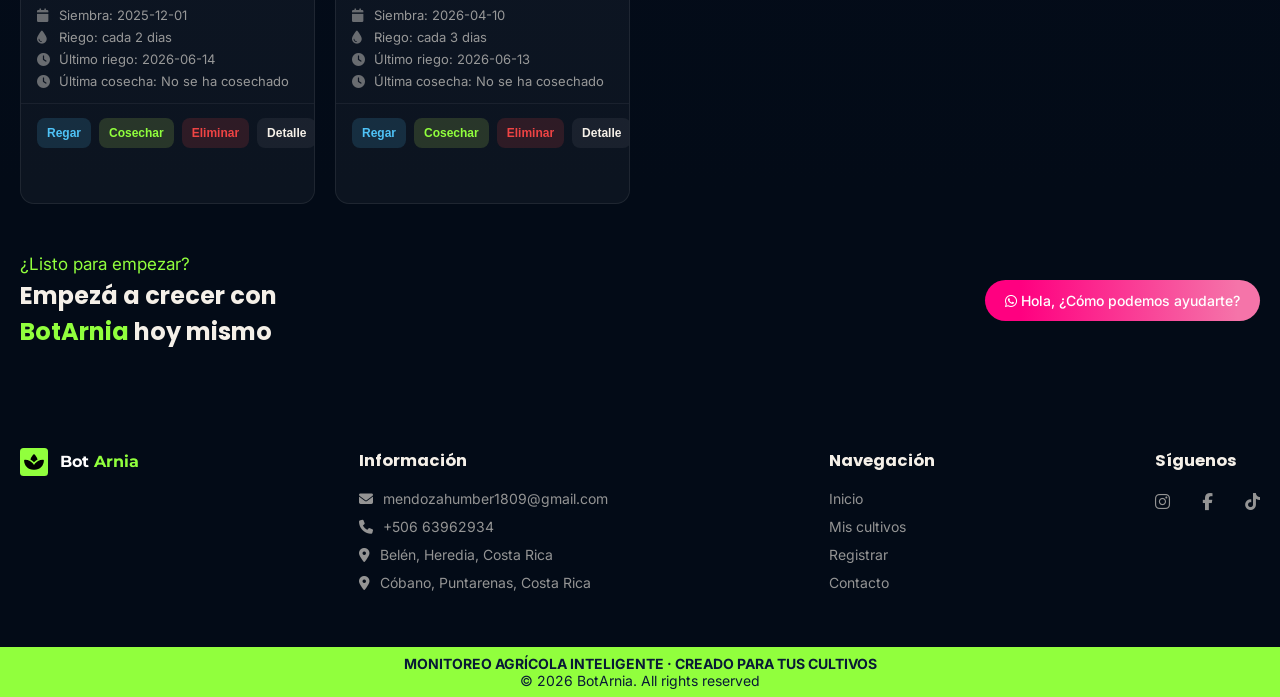
==== commit 59e970d8: "Implementación de código js para el botón de limpiar filtros en cultivos.js" ====
--- a/mis-cultivos.html
+++ b/mis-cultivos.html
@@ -32,7 +32,7 @@
                     </div>
                     <div class="filter-cleaner">
                         <i class="fa-solid fa-arrow-rotate-left"></i>
-                        <button>Limpiar filtros</button>
+                        <button class="btn-limpiar-filtro">Limpiar filtros</button>
                     </div>
                 </div>
                 
--- a/css/styles.css
+++ b/css/styles.css
@@ -1,13 +1,9 @@
+/* ===== CSS DE CONFIGURACIÓN GENERAL Y VARIABLES =====*/
+
 :root {
     --font-titulo: 'Poppins', sans-serif;
     --font-cuerpo: 'Inter', sans-serif;
 }
-
-.container {
-    max-width: 1350px;
-    margin: auto;
-}
-
 
 * {
     padding: 0;
@@ -28,6 +24,8 @@
     display: block;
 }
 
+/* ===== CSS DE ELEMENTOS BASE =====*/
+
 body {
     min-height: 20vh;
     background: linear-gradient(to bottom,
@@ -37,9 +35,18 @@
     );
     font-family: var(--font-cuerpo);
     color: #F5F0E8;
-    padding-top: 60px;
+    padding-top: 3.75rem; 
 }
 
-h1,h2,h3,h4{
+h1, h2, h3, h4 {
     font-family: var(--font-titulo);
 }
+
+/* ===== CSS DEL CONTENEDOR PRINCIPAL =====*/
+
+.container {
+    width: 100%;
+    max-width: 84.375rem; 
+    margin: 0 auto;
+    padding: 0 1.25rem; 
+}
--- a/css/nav.css
+++ b/css/nav.css
@@ -1,4 +1,6 @@
-/*CSS DEL NAVBAR*/
+/* ===== CSS DE LA SECCIÓN DEL NAVBAR =====*/
+
+/* Contenedor interno del nav */
 nav .container {
     display: flex;
     justify-content: space-between;
@@ -6,7 +8,8 @@
     width: 100%;
 }
 
-.nav-principal{
+/* Barra de navegación principal fija */
+.nav-principal {
     display: flex;
     justify-content: space-between;
     align-items: center;
@@ -17,75 +20,94 @@
     top: 0;
     left: 0;
     width: 100%;
-    height: 60px;
+    height: 3.75rem; 
     z-index: 1000;
 }
 
-.nav-links{
+/* Lista de enlaces de navegación */
+.nav-links {
     display: flex;
     gap: 2rem;
     align-items: center;
 }
-.nav-links li a{
-    font-size: 14px;
+
+.nav-links li a {
+    font-size: 0.875rem; 
     font-family: 'Montserrat', sans-serif;
     font-weight: bold;
     color: rgba(245, 240, 232, 0.6);
     transition: color 0.3s;
 }
-.nav-links li a:hover{
+
+.nav-links li a:hover {
     color: #91ff3d;
 }
 
-/*CSS DEL LOGO*/
-.nav-logo{
+/* Botón del menú móvil (hamburguesa)*/
+.nav-toggle {
+    display: none; 
+    background: transparent;
+    border: none;
+    color: #F5F0E8;
+    font-size: 1.5rem;
+    cursor: pointer;
+    transition: color 0.3s;
+}
+
+.nav-toggle:hover {
+    color: #91ff3d;
+}
+
+/* ===== CSS DE LA SECCIÓN DEL LOGO =====*/
+
+.nav-logo {
     display: flex;
     align-items: center;
     gap: 0.75rem;
 }
-.nav-logo svg{
-    width: 28px;
-    height: 28px;
+
+.nav-logo svg {
+    width: 1.75rem; 
+    height: 1.75rem; 
     background-color: #91ff3d;
-    border-radius: 3.5px;
-    padding: 3px;
+    border-radius: 0.21875rem; 
+    padding: 0.1875rem; 
     color: #081A36;
 }
 
-.logo-text{
-    font-size: 16px;
+.logo-text {
+    font-size: 1rem; 
     font-weight: bold;
-    font-family: 'Montserrat', sans-serif; ;
+    font-family: 'Montserrat', sans-serif;
 }
-.logo-bot{
+
+.logo-bot {
     color: white;
 }
-.logo-arnia{
+
+.logo-arnia {
     color: #91ff3d;
 }
 
+/* ===== CSS DE LA SECCIÓN DE BREADCRUMB =====*/
+
 .breadcrumb {
-    background: rgba(6, 20, 42, 0.75);
-    padding: 12px 0;
-}
-
-
-.breadcrumb{
     display: flex;
     align-items: center;
+    padding: 0.75rem 0; 
     font-size: 0.95rem;
-}
-
-.breadcrumb a::after {
-    content: "/";
-    margin: 8px 8px;
-    color: rgba(245, 240, 232, 0.25);
 }
 
 .breadcrumb a {
     color: rgba(245, 240, 232, 0.5);
     font-weight: 500;
     transition: color 0.2s;
+}
+
+.breadcrumb a::after {
+    content: "/";
+    margin: 0 0.5rem; 
+    color: rgba(245, 240, 232, 0.25);
 }
 
 .breadcrumb a:hover {
--- a/css/cultivos.css
+++ b/css/cultivos.css
@@ -1,28 +1,31 @@
-/* ===== HEADER DE LA PÁGINA ===== */
+/* ===== CSS DE LA SECCIÓN DEL HEADER =====*/
+
 .cultivos-header {
-    margin: 60px 0;
+    margin: 3.75rem 0; 
     display: flex;
     flex-direction: column;
-    gap: 40px;
+    gap: 2.5rem; 
+}
+
+.top-text h1 {
+    font-size: 2.5rem; 
 }
 
 .top-text span {
     color: #91ff3d;
-}
-
-.top-text h1 {
-    font-size: 40px;
 }
 
 .top-text p {
     color: #f5f0e8e6;
 }
 
-/* ===== BARRA DE BÚSQUEDA Y LIMPIAR FILTROS ===== */
+/* ===== CSS DE LA SECCIÓN DE LA BARRA DE HERRAMIENTAS =====*/
+
 .toolbar {
     display: flex;
-    gap: 16px;
+    gap: 1rem; 
     align-items: center;
+    flex-wrap: wrap; 
 }
 
 .search-box,
@@ -33,7 +36,7 @@
 .search-box i,
 .filter-cleaner i {
     position: absolute;
-    left: 12px;
+    left: 0.75rem; 
     top: 50%;
     transform: translateY(-50%);
     pointer-events: none;
@@ -48,22 +51,23 @@
 }
 
 .search-box input {
-    width: 700px;
-    height: 48px;
-    padding-left: 40px;
+    width: 100%;
+    max-width: 43.75rem; 
+    height: 3rem;       
+    padding-left: 2.5rem; 
     border: 1px solid #2b3a4d;
-    border-radius: 12px;
+    border-radius: 0.75rem; 
     background-color: #0d1b2a;
     color: white;
-    font-size: 15px;
+    font-size: 0.9375rem; 
     outline: none;
 }
 
 .filter-cleaner button {
-    height: 40px;
-    padding: 0 12px 0 36px;
+    height: 2.5rem; 
+    padding: 0 0.75rem 0 2.25rem; 
     border: 1px solid #3588d1;
-    border-radius: 12px;
+    border-radius: 0.75rem; 
     background-color: transparent;
     color: #3588d1;
     font-weight: 600;
@@ -75,10 +79,19 @@
     transform: translateY(-1px);
 }
 
-/* ===== FILTROS DE CATEGORÍA Y ESTADO ===== */
+/* ===== CSS DE LA SECCIÓN DE FILTROS =====*/
+
 .filters {
     display: flex;
     justify-content: space-between;
+    flex-wrap: wrap; 
+    gap: 1.5rem;
+}
+
+.category-filter p,
+.health-filter p {
+    display: flex;
+    gap: 0.3125rem; 
 }
 
 .category-filter button,
@@ -86,23 +99,17 @@
     background: transparent;
     border: 2px solid #3a4a5c;
     color: #f5f0e8;
-    padding: 10px 18px;
-    border-radius: 12px;
-    font-size: 12.5px;
+    padding: 0.625rem 1.125rem; 
+    border-radius: 0.75rem;     
+    font-size: 0.78125rem;      
     font-weight: 500;
     cursor: pointer;
     transition: all 0.25s ease;
-    margin-top: 15px;
-}
-
-.category-filter p,
-.health-filter p {
-    display: flex;
-    gap: 5px;
+    margin-top: 0.9375rem;      
 }
 
 .category-filter button:hover {
-    border:2px solid #91ff3d4e;
+    border: 2px solid #91ff3d4e;
 }
 
 .health-filter .all-state:hover {
@@ -111,15 +118,15 @@
 }
 
 .health-filter .healthy:hover {
-    border:2px solid #22c55e98;
+    border: 2px solid #22c55e98;
 }
 
 .health-filter .attention:hover {
-    border:2px solid #f59f0b79;
+    border: 2px solid #f59f0b79;
 }
 
 .health-filter .risk:hover {
-    border:2px solid #ef44448b;
+    border: 2px solid #ef44448b;
 }
 
 /* Filtro activo seleccionado por el usuario */
@@ -128,96 +135,167 @@
     color: #91ff3d !important;
 }
 
-.click-boton-healthy{
+.click-boton-healthy {
     border: 2px solid #22c55e !important;
     color: #22c55e !important;
 }
 
-.click-boton-attention{
+.click-boton-attention {
     border: 2px solid #f59e0b !important;
     color: #f59e0b !important;
 }
 
-.click-boton-risk{
+.click-boton-risk {
     border: 2px solid #ef4444 !important;
     color: #ef4444 !important;
 }
 
-/* ===== LISTADO DE CULTIVOS (CONTENEDOR) ===== */
+/* ===== CSS DE LA SECCIÓN DEL LISTADO DE CULTIVOS =====*/
+
 .cultivos-list {
     display: grid;
-    grid-template-columns: repeat(auto-fill, minmax(280px, 1fr));
-    gap: 20px;
-}
-
-/* ===== CARD DE CULTIVO ===== */
+    grid-template-columns: repeat(auto-fill, minmax(17.5rem, 1fr)); 
+    gap: 1.25rem; 
+}
+
+/* ===== CSS DE LA SECCIÓN DE LA TARJETA DE CULTIVO =====*/
+
 .cultivo-card {
     background: rgba(255, 255, 255, 0.04);
     border: 1px solid rgba(255, 255, 255, 0.08);
-    border-radius: 14px;
+    border-radius: 0.875rem; 
     overflow: hidden;
     transition: border-color 0.3s, transform 0.2s;
-}
-
-.cultivo-card:hover {
-    border-color: rgba(200, 245, 96, 0.3);
-    transform: translateY(-2px);
-}
-
+    perspective: 1000px;
+    min-height: 26.25rem;
+}
+
+.card-inner {
+    position: relative;
+    width: 100%;
+    height: 100%;
+    transition: transform 0.6s;
+    transform-style: preserve-3d;
+}
+
+.cultivo-card.flipped .card-inner {
+    transform: rotateY(180deg);
+}
+
+.card-front,
+.card-back {
+    position: absolute;
+    width: 100%;
+    height: 100%;
+    backface-visibility: hidden;
+}
+
+/* Parte trasera de la tarjeta */
+.card-back {
+    transform: rotateY(180deg);
+    background: linear-gradient(180deg, rgba(25, 45, 65, 0.98) 0%, rgba(15, 29, 48, 0.95) 100%);
+    padding: 1.5rem; 
+    display: flex;
+    flex-direction: column;
+    gap: 1rem; 
+    border: 1px solid rgba(255, 255, 255, 0.05);
+}
+
+.back-descripcion {
+    font-size: 0.875rem; 
+    color: #e0dcd5;
+    line-height: 1.6;
+    margin-bottom: 0.5rem;
+}
+
+.back-motivo h4 {
+    font-size: 0.75rem; 
+    text-transform: uppercase;
+    letter-spacing: 0.5px;
+    color: #91ff3d;
+    margin-bottom: 0.5rem; 
+}
+
+.back-motivo p {
+    font-size: 0.875rem; 
+    color: rgba(245, 240, 232, 0.8);
+    background: rgba(255, 255, 255, 0.03);
+    padding: 0.625rem; 
+    border-radius: 0.5rem; 
+    border-left: 2px solid #91ff3d; 
+}
+
+.btn-volver {
+    margin-top: auto;
+    padding: 0.625rem; 
+    border-radius: 0.5rem; 
+    border: 1px solid rgba(255, 255, 255, 0.1);
+    background: transparent;
+    color: #F5F0E8;
+    cursor: pointer;
+    transition: all 0.3s ease;
+}
+
+.btn-volver:hover {
+    background: rgba(255, 255, 255, 0.1);
+    border-color: rgba(200, 245, 96, 0.5);
+}
+
+/* Parte frontal de la tarjeta */
 .cultivo-card img {
     width: 100%;
-    height: 160px;
+    height: 10rem; 
     object-fit: cover;
     display: block;
 }
 
 .cultivo-card h3 {
-    font-size: 16px;
+    font-size: 1rem; 
     font-weight: 600;
     color: #F5F0E8;
-    margin: 14px 16px 2px;
-}
-
-.cultivo-card > p {
-    font-size: 13px;
-    color: #C8F560;
-    margin: 0 16px 12px;
+    margin: 0.875rem 1rem 0.125rem;
+}
+
+.card-front p {
+    font-size: 0.8125rem; 
+    color: #91ff3d;
+    margin: 0 1rem 0.75rem; 
 }
 
 .cultivo-card .data {
     display: flex;
     flex-direction: column;
-    gap: 6px;
-    padding: 0 16px 14px;
+    gap: 0.375rem; 
+    padding: 0 1rem 0.875rem;
     border-bottom: 1px solid rgba(255, 255, 255, 0.06);
 }
 
 .cultivo-card .data p {
-    font-size: 13px;
+    font-size: 0.8125rem; 
     color: rgba(245, 240, 232, 0.6);
     display: flex;
     align-items: center;
-    gap: 8px;
+    gap: 0.5rem; 
     margin: 0;
 }
 
 .cultivo-card .data i {
     color: rgba(245, 240, 232, 0.4);
-    width: 14px;
+    width: 0.875rem;
 }
 
 /* Botones de acción dentro de la card */
 .cultivo-card .actions {
     display: flex;
-    gap: 8px;
-    padding: 14px 16px;
+    gap: 0.5rem; 
+    padding: 0.875rem 1rem; 
 }
 
 .cultivo-card .actions button {
     flex: 1;
-    padding: 8px 10px;
-    border-radius: 8px;
-    font-size: 12px;
+    padding: 0.5rem 0.625rem; 
+    border-radius: 0.5rem;   
+    font-size: 0.75rem;       
     font-weight: 600;
     border: none;
     cursor: pointer;
@@ -248,7 +326,42 @@
     color: #F5F0E8;
 }
 
-/* ===== ESTADO VACÍO (SIN RESULTADOS) ===== */
+.card-image {
+    position: relative;
+}
+
+.badge {
+    position: absolute;
+    top: 0.625rem;   
+    right: 0.625rem;
+    padding: 0.25rem 0.75rem; 
+    border-radius: 1.25rem;   
+    font-size: 0.6875rem;     
+    font-weight: 700;
+    backdrop-filter: blur(4px);
+    box-shadow: 0 2px 6px rgba(0, 0, 0, 0.3);
+}
+
+.badge-saludable {
+    background: rgba(15, 29, 48, 0.85);
+    color: #4ade80;
+    border: 2px solid #22c55e;
+}
+
+.badge-atencion {
+    background: rgba(15, 29, 48, 0.85);
+    color: #fbbf24;
+    border: 2px solid #f59e0b;
+}
+
+.badge-riesgo {
+    background: rgba(15, 29, 48, 0.85);
+    color: #f87171;
+    border: 2px solid #ef4444;
+}
+
+/* ===== CSS DE LA SECCIÓN DE ESTADO VACÍO (SIN RESULTADOS) =====*/
+
 .no-results-message {
     display: none;
     flex-direction: column;
@@ -282,62 +395,24 @@
     color: #666;
 }
 
-
-.card-image {
-    position: relative;
-}
-
-.badge {
-    position: absolute;
-    top: 10px;
-    right: 10px;
-    padding: 4px 12px;
-    border-radius: 20px;
-    font-size: 11px;
-    font-weight: 700;
-    backdrop-filter: blur(4px);
-    box-shadow: 0 2px 6px rgba(0, 0, 0, 0.3);
-}
-
-.badge-saludable {
-    background: rgba(15, 29, 48, 0.85);
-    color: #4ade80;
-    border: 2px solid #22c55e;
-}
-
-.badge-atencion {
-    background: rgba(15, 29, 48, 0.85);
-    color: #fbbf24;
-    border: 2px solid #f59e0b;
-}
-
-.badge-riesgo {
-    background: rgba(15, 29, 48, 0.85);
-    color: #f87171;
-    border: 2px solid #ef4444;
-}
-
-
-.toast-success{
+/* ===== CSS DE LA SECCIÓN DE NOTIFICACIONES (TOAST) =====*/
+
+.toast-success {
     position: fixed;
-    top: 90px;
-    right: 10px;
-
-    display: flex;
-    gap: 40px;
+    top: 5.625rem;  
+    right: 0.625rem; 
+    display: flex;
+    gap: 2.5rem;    
     align-items: center;
-    background: linear-gradient(
-        to right, #0abf3178, #1b1f36 50%
-    );
-    padding: 10px;
-    border-radius: 5px;
-
+    background: linear-gradient(to right, #0abf3178, #1b1f36 50%);
+    padding: 0.625rem;
+    border-radius: 0.3125rem;
     opacity: 0;
     visibility: hidden;
     transition: opacity 0.3s ease;
 }
 
-.toast-success::before{
+.toast-success::before {
     position: absolute;
     bottom: 0;
     left: 0;
@@ -348,17 +423,17 @@
     box-shadow: 0 0 10px #91ff3d;
 }
 
-.toast-success.toast-visible::before{
+.toast-success.toast-visible::before {
     animation: timeOut 2s linear 1 forwards;
 }
 
-@keyframes timeOut{
-    to{
+@keyframes timeOut {
+    to {
         width: 0;
     }
 }
 
-.toast-success.toast-visible{
+.toast-success.toast-visible {
     opacity: 1;
     visibility: visible;
 }
--- a/css/footer.css
+++ b/css/footer.css
@@ -1,133 +1,164 @@
-.footer-bottom{
-    display: flex;
-    background-color: #91ff3d;
-    height: 50px;
-    color: #081A36;
-    align-items: center;
-    font-weight: bold;
-    font-size: 14px;
-    flex-direction: column;
-    justify-content: center;
-}
+/* ===== CSS DE LA SECCIÓN DEL FOOTER CTA =====*/
 
-.copyright{
-    font-weight: normal;
-}
-
-.footer-cta{
+/* Contenedor del (CTA) */
+.footer-cta {
     display: flex;
     align-items: center;
     justify-content: space-between;
-    padding: 48px 0;
+    padding: 3rem 0; 
+    flex-wrap: wrap; 
+    gap: 2rem;       
 }
 
-.cta-texto{
+.cta-texto {
     line-height: 1.5;
 }
-.cta-texto p{
+
+.cta-texto p {
     color: #91ff3d;
-    font-size: 17px;
+    font-size: 1.0625rem; 
 }
-.cta-texto h2{
+
+.cta-texto h2 {
     font-weight: bolder;
 }
-.cta-texto span{
+
+.cta-texto span {
     color: #91ff3d;
 }
 
-.whatsapp-button{
-    background: linear-gradient(90deg,rgba(255, 0, 128, 1) 13%, rgba(245, 116, 169, 1) 92%);;
-    padding: 12px 20px;
-    border-radius: 35px;
-    font-size: 14px;
-    font-weight:500;
+/* Botón de WhatsApp */
+.whatsapp-button {
+    background: linear-gradient(90deg, rgba(255, 0, 128, 1) 13%, rgba(245, 116, 169, 1) 92%);
+    padding: 0.75rem 1.25rem; 
+    border-radius: 2.1875rem;  
+    font-size: 0.875rem;      
+    font-weight: 500;
     color: #fff;
     transition: filter 0.3s ease, transform 0.2s ease;
 }
+
 .whatsapp-button:hover {
     filter: brightness(0.85);
     transform: scale(1.03);
 }
 
-.footer-body{
+/* ===== CSS DE LA SECCIÓN DEL FOOTER BODY =====*/
+
+/* Contenedor de las columnas del footer */
+.footer-body {
     display: flex;
     justify-content: space-between;
-    font-size: 14px;
-    margin-top: 50px;
-    margin-bottom: 50px;
+    margin-top: 3.125rem;    
+    margin-bottom: 3.125rem; 
+    font-size: 0.875rem;     
+    flex-wrap: wrap;        
+    gap: 2rem;               
 }
-.footer-body a{
+
+.footer-body a {
     transition: color 0.3s;
 }
-.footer-body li a:hover{
+
+.footer-body li a:hover {
     color: #91ff3d;
 }
 
-.footer-body h3{
-    font-size: 16.5px;
+.footer-body h3 {
+    font-size: 1.03125rem; 
     color: #F5F0E8; 
-    margin-bottom: 12px;
+    margin-bottom: 0.75rem; 
 }
+
 .footer-body a,
 .footer-body p,
-.footer-body li{
+.footer-body li {
     color: rgba(245, 240, 232, 0.6);
     font-weight: 400;
     line-height: 2;
 }
-.footer-body p{
+
+.footer-body p {
     line-height: 1.5;
 }
 
+/* Columna de información de contacto */
 .footer-info li {
     display: flex;
     align-items: center;
-    gap: 10px;
+    gap: 0.625rem; 
 }
 
-.footer-social ul{
+/* Columna de redes sociales */
+.footer-social ul {
     display: flex;
     gap: 2rem;
-    font-size: 17px;
+    font-size: 1.0625rem; 
 }
+
 .footer-social .insta:hover {
     background: linear-gradient(45deg, #f09433, #e6683c, #dc2743, #cc2366, #bc1888);
     -webkit-background-clip: text;
     background-clip: text;
     color: transparent;
 }
+
 .footer-social .face:hover {
     color: #1877F2;
 }
+
 .footer-social .tiktok:hover {
     color: #69C9D0;
     text-shadow: 2px 0px 0px #EE1D52;
 }
 
-.footer-brand{
+/* Logo y texto en el footer*/
+.footer-brand {
     display: flex;
     gap: 0.75rem;
 }
-.footer-brand svg{
-    width: 28px;
-    height: 28px;
+
+.footer-brand svg {
+    width: 1.75rem;  
+    height: 1.75rem; 
     background-color: #91ff3d;
-    border-radius: 3.5px;
-    padding: 3px;
+    border-radius: 0.21875rem; 
+    padding: 0.1875rem;        
     color: #081A36;
 }
 
-.logo-text{
-    font-size: 16px;
+.logo-text {
+    font-size: 1rem; 
     font-weight: bold;
     font-family: 'Montserrat', sans-serif;
-    margin-top: 4px;
+    margin-top: 0.25rem; 
 }
-.logo-bot{
+
+.logo-bot {
     color: white;
 }
-.logo-arnia{
+
+.logo-arnia {
     color: #91ff3d;
 }
 
+/* ===== CSS DE LA SECCIÓN DEL FOOTER BOTTOM =====*/
 
+/* Barra inferior de copyright */
+.footer-bottom {
+    display: flex;
+    background-color: #91ff3d;
+    min-height: 3.125rem; 
+    padding: 0.5rem 1rem;  
+    color: #081A36;
+    align-items: center;
+    font-weight: bold;
+    font-size: 0.875rem; 
+    flex-direction: column;
+    justify-content: center;
+    text-align: center;
+}
+
+.copyright {
+    font-weight: normal;
+}
